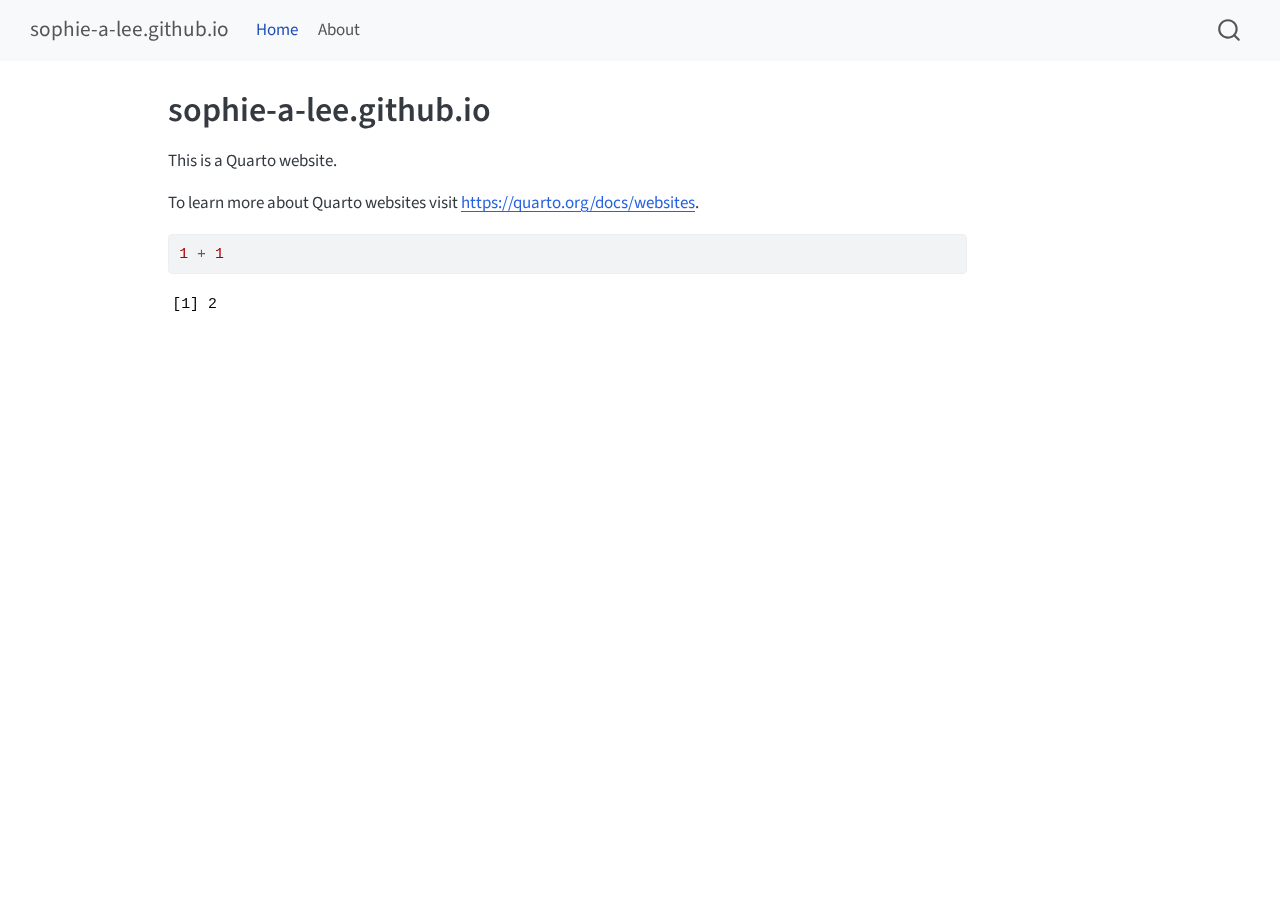
==== index.html @ 0e019d24 "Built site for gh-pages" ====
<!DOCTYPE html>
<html xmlns="http://www.w3.org/1999/xhtml" lang="en" xml:lang="en"><head>

<meta charset="utf-8">
<meta name="generator" content="quarto-1.5.56">

<meta name="viewport" content="width=device-width, initial-scale=1.0, user-scalable=yes">


<title>sophie-a-lee.github.io</title>
<style>
code{white-space: pre-wrap;}
span.smallcaps{font-variant: small-caps;}
div.columns{display: flex; gap: min(4vw, 1.5em);}
div.column{flex: auto; overflow-x: auto;}
div.hanging-indent{margin-left: 1.5em; text-indent: -1.5em;}
ul.task-list{list-style: none;}
ul.task-list li input[type="checkbox"] {
  width: 0.8em;
  margin: 0 0.8em 0.2em -1em; /* quarto-specific, see https://github.com/quarto-dev/quarto-cli/issues/4556 */ 
  vertical-align: middle;
}
/* CSS for syntax highlighting */
pre > code.sourceCode { white-space: pre; position: relative; }
pre > code.sourceCode > span { line-height: 1.25; }
pre > code.sourceCode > span:empty { height: 1.2em; }
.sourceCode { overflow: visible; }
code.sourceCode > span { color: inherit; text-decoration: inherit; }
div.sourceCode { margin: 1em 0; }
pre.sourceCode { margin: 0; }
@media screen {
div.sourceCode { overflow: auto; }
}
@media print {
pre > code.sourceCode { white-space: pre-wrap; }
pre > code.sourceCode > span { display: inline-block; text-indent: -5em; padding-left: 5em; }
}
pre.numberSource code
  { counter-reset: source-line 0; }
pre.numberSource code > span
  { position: relative; left: -4em; counter-increment: source-line; }
pre.numberSource code > span > a:first-child::before
  { content: counter(source-line);
    position: relative; left: -1em; text-align: right; vertical-align: baseline;
    border: none; display: inline-block;
    -webkit-touch-callout: none; -webkit-user-select: none;
    -khtml-user-select: none; -moz-user-select: none;
    -ms-user-select: none; user-select: none;
    padding: 0 4px; width: 4em;
  }
pre.numberSource { margin-left: 3em;  padding-left: 4px; }
div.sourceCode
  {   }
@media screen {
pre > code.sourceCode > span > a:first-child::before { text-decoration: underline; }
}
</style>


<script src="site_libs/quarto-nav/quarto-nav.js"></script>
<script src="site_libs/quarto-nav/headroom.min.js"></script>
<script src="site_libs/clipboard/clipboard.min.js"></script>
<script src="site_libs/quarto-search/autocomplete.umd.js"></script>
<script src="site_libs/quarto-search/fuse.min.js"></script>
<script src="site_libs/quarto-search/quarto-search.js"></script>
<meta name="quarto:offset" content="./">
<script src="site_libs/quarto-html/quarto.js"></script>
<script src="site_libs/quarto-html/popper.min.js"></script>
<script src="site_libs/quarto-html/tippy.umd.min.js"></script>
<script src="site_libs/quarto-html/anchor.min.js"></script>
<link href="site_libs/quarto-html/tippy.css" rel="stylesheet">
<link href="site_libs/quarto-html/quarto-syntax-highlighting.css" rel="stylesheet" id="quarto-text-highlighting-styles">
<script src="site_libs/bootstrap/bootstrap.min.js"></script>
<link href="site_libs/bootstrap/bootstrap-icons.css" rel="stylesheet">
<link href="site_libs/bootstrap/bootstrap.min.css" rel="stylesheet" id="quarto-bootstrap" data-mode="light">
<script id="quarto-search-options" type="application/json">{
  "location": "navbar",
  "copy-button": false,
  "collapse-after": 3,
  "panel-placement": "end",
  "type": "overlay",
  "limit": 50,
  "keyboard-shortcut": [
    "f",
    "/",
    "s"
  ],
  "show-item-context": false,
  "language": {
    "search-no-results-text": "No results",
    "search-matching-documents-text": "matching documents",
    "search-copy-link-title": "Copy link to search",
    "search-hide-matches-text": "Hide additional matches",
    "search-more-match-text": "more match in this document",
    "search-more-matches-text": "more matches in this document",
    "search-clear-button-title": "Clear",
    "search-text-placeholder": "",
    "search-detached-cancel-button-title": "Cancel",
    "search-submit-button-title": "Submit",
    "search-label": "Search"
  }
}</script>


<link rel="stylesheet" href="styles.css">
</head>

<body class="nav-fixed">

<div id="quarto-search-results"></div>
  <header id="quarto-header" class="headroom fixed-top">
    <nav class="navbar navbar-expand-lg " data-bs-theme="dark">
      <div class="navbar-container container-fluid">
      <div class="navbar-brand-container mx-auto">
    <a class="navbar-brand" href="./index.html">
    <span class="navbar-title">sophie-a-lee.github.io</span>
    </a>
  </div>
            <div id="quarto-search" class="" title="Search"></div>
          <button class="navbar-toggler" type="button" data-bs-toggle="collapse" data-bs-target="#navbarCollapse" aria-controls="navbarCollapse" role="menu" aria-expanded="false" aria-label="Toggle navigation" onclick="if (window.quartoToggleHeadroom) { window.quartoToggleHeadroom(); }">
  <span class="navbar-toggler-icon"></span>
</button>
          <div class="collapse navbar-collapse" id="navbarCollapse">
            <ul class="navbar-nav navbar-nav-scroll me-auto">
  <li class="nav-item">
    <a class="nav-link active" href="./index.html" aria-current="page"> 
<span class="menu-text">Home</span></a>
  </li>  
  <li class="nav-item">
    <a class="nav-link" href="./about.html"> 
<span class="menu-text">About</span></a>
  </li>  
</ul>
          </div> <!-- /navcollapse -->
            <div class="quarto-navbar-tools">
</div>
      </div> <!-- /container-fluid -->
    </nav>
</header>
<!-- content -->
<div id="quarto-content" class="quarto-container page-columns page-rows-contents page-layout-article page-navbar">
<!-- sidebar -->
<!-- margin-sidebar -->
    <div id="quarto-margin-sidebar" class="sidebar margin-sidebar zindex-bottom">
        
    </div>
<!-- main -->
<main class="content" id="quarto-document-content">

<header id="title-block-header" class="quarto-title-block default">
<div class="quarto-title">
<h1 class="title">sophie-a-lee.github.io</h1>
</div>



<div class="quarto-title-meta">

    
  
    
  </div>
  


</header>


<p>This is a Quarto website.</p>
<p>To learn more about Quarto websites visit <a href="https://quarto.org/docs/websites" class="uri">https://quarto.org/docs/websites</a>.</p>
<div class="cell">
<div class="sourceCode cell-code" id="cb1"><pre class="sourceCode r code-with-copy"><code class="sourceCode r"><span id="cb1-1"><a href="#cb1-1" aria-hidden="true" tabindex="-1"></a><span class="dv">1</span> <span class="sc">+</span> <span class="dv">1</span></span></code><button title="Copy to Clipboard" class="code-copy-button"><i class="bi"></i></button></pre></div>
<div class="cell-output cell-output-stdout">
<pre><code>[1] 2</code></pre>
</div>
</div>



</main> <!-- /main -->
<script id="quarto-html-after-body" type="application/javascript">
window.document.addEventListener("DOMContentLoaded", function (event) {
  const toggleBodyColorMode = (bsSheetEl) => {
    const mode = bsSheetEl.getAttribute("data-mode");
    const bodyEl = window.document.querySelector("body");
    if (mode === "dark") {
      bodyEl.classList.add("quarto-dark");
      bodyEl.classList.remove("quarto-light");
    } else {
      bodyEl.classList.add("quarto-light");
      bodyEl.classList.remove("quarto-dark");
    }
  }
  const toggleBodyColorPrimary = () => {
    const bsSheetEl = window.document.querySelector("link#quarto-bootstrap");
    if (bsSheetEl) {
      toggleBodyColorMode(bsSheetEl);
    }
  }
  toggleBodyColorPrimary();  
  const icon = "";
  const anchorJS = new window.AnchorJS();
  anchorJS.options = {
    placement: 'right',
    icon: icon
  };
  anchorJS.add('.anchored');
  const isCodeAnnotation = (el) => {
    for (const clz of el.classList) {
      if (clz.startsWith('code-annotation-')) {                     
        return true;
      }
    }
    return false;
  }
  const onCopySuccess = function(e) {
    // button target
    const button = e.trigger;
    // don't keep focus
    button.blur();
    // flash "checked"
    button.classList.add('code-copy-button-checked');
    var currentTitle = button.getAttribute("title");
    button.setAttribute("title", "Copied!");
    let tooltip;
    if (window.bootstrap) {
      button.setAttribute("data-bs-toggle", "tooltip");
      button.setAttribute("data-bs-placement", "left");
      button.setAttribute("data-bs-title", "Copied!");
      tooltip = new bootstrap.Tooltip(button, 
        { trigger: "manual", 
          customClass: "code-copy-button-tooltip",
          offset: [0, -8]});
      tooltip.show();    
    }
    setTimeout(function() {
      if (tooltip) {
        tooltip.hide();
        button.removeAttribute("data-bs-title");
        button.removeAttribute("data-bs-toggle");
        button.removeAttribute("data-bs-placement");
      }
      button.setAttribute("title", currentTitle);
      button.classList.remove('code-copy-button-checked');
    }, 1000);
    // clear code selection
    e.clearSelection();
  }
  const getTextToCopy = function(trigger) {
      const codeEl = trigger.previousElementSibling.cloneNode(true);
      for (const childEl of codeEl.children) {
        if (isCodeAnnotation(childEl)) {
          childEl.remove();
        }
      }
      return codeEl.innerText;
  }
  const clipboard = new window.ClipboardJS('.code-copy-button:not([data-in-quarto-modal])', {
    text: getTextToCopy
  });
  clipboard.on('success', onCopySuccess);
  if (window.document.getElementById('quarto-embedded-source-code-modal')) {
    // For code content inside modals, clipBoardJS needs to be initialized with a container option
    // TODO: Check when it could be a function (https://github.com/zenorocha/clipboard.js/issues/860)
    const clipboardModal = new window.ClipboardJS('.code-copy-button[data-in-quarto-modal]', {
      text: getTextToCopy,
      container: window.document.getElementById('quarto-embedded-source-code-modal')
    });
    clipboardModal.on('success', onCopySuccess);
  }
    var localhostRegex = new RegExp(/^(?:http|https):\/\/localhost\:?[0-9]*\//);
    var mailtoRegex = new RegExp(/^mailto:/);
      var filterRegex = new RegExp("https:\/\/sophie-a-lee\.github\.io\/");
    var isInternal = (href) => {
        return filterRegex.test(href) || localhostRegex.test(href) || mailtoRegex.test(href);
    }
    // Inspect non-navigation links and adorn them if external
 	var links = window.document.querySelectorAll('a[href]:not(.nav-link):not(.navbar-brand):not(.toc-action):not(.sidebar-link):not(.sidebar-item-toggle):not(.pagination-link):not(.no-external):not([aria-hidden]):not(.dropdown-item):not(.quarto-navigation-tool):not(.about-link)');
    for (var i=0; i<links.length; i++) {
      const link = links[i];
      if (!isInternal(link.href)) {
        // undo the damage that might have been done by quarto-nav.js in the case of
        // links that we want to consider external
        if (link.dataset.originalHref !== undefined) {
          link.href = link.dataset.originalHref;
        }
      }
    }
  function tippyHover(el, contentFn, onTriggerFn, onUntriggerFn) {
    const config = {
      allowHTML: true,
      maxWidth: 500,
      delay: 100,
      arrow: false,
      appendTo: function(el) {
          return el.parentElement;
      },
      interactive: true,
      interactiveBorder: 10,
      theme: 'quarto',
      placement: 'bottom-start',
    };
    if (contentFn) {
      config.content = contentFn;
    }
    if (onTriggerFn) {
      config.onTrigger = onTriggerFn;
    }
    if (onUntriggerFn) {
      config.onUntrigger = onUntriggerFn;
    }
    window.tippy(el, config); 
  }
  const noterefs = window.document.querySelectorAll('a[role="doc-noteref"]');
  for (var i=0; i<noterefs.length; i++) {
    const ref = noterefs[i];
    tippyHover(ref, function() {
      // use id or data attribute instead here
      let href = ref.getAttribute('data-footnote-href') || ref.getAttribute('href');
      try { href = new URL(href).hash; } catch {}
      const id = href.replace(/^#\/?/, "");
      const note = window.document.getElementById(id);
      if (note) {
        return note.innerHTML;
      } else {
        return "";
      }
    });
  }
  const xrefs = window.document.querySelectorAll('a.quarto-xref');
  const processXRef = (id, note) => {
    // Strip column container classes
    const stripColumnClz = (el) => {
      el.classList.remove("page-full", "page-columns");
      if (el.children) {
        for (const child of el.children) {
          stripColumnClz(child);
        }
      }
    }
    stripColumnClz(note)
    if (id === null || id.startsWith('sec-')) {
      // Special case sections, only their first couple elements
      const container = document.createElement("div");
      if (note.children && note.children.length > 2) {
        container.appendChild(note.children[0].cloneNode(true));
        for (let i = 1; i < note.children.length; i++) {
          const child = note.children[i];
          if (child.tagName === "P" && child.innerText === "") {
            continue;
          } else {
            container.appendChild(child.cloneNode(true));
            break;
          }
        }
        if (window.Quarto?.typesetMath) {
          window.Quarto.typesetMath(container);
        }
        return container.innerHTML
      } else {
        if (window.Quarto?.typesetMath) {
          window.Quarto.typesetMath(note);
        }
        return note.innerHTML;
      }
    } else {
      // Remove any anchor links if they are present
      const anchorLink = note.querySelector('a.anchorjs-link');
      if (anchorLink) {
        anchorLink.remove();
      }
      if (window.Quarto?.typesetMath) {
        window.Quarto.typesetMath(note);
      }
      // TODO in 1.5, we should make sure this works without a callout special case
      if (note.classList.contains("callout")) {
        return note.outerHTML;
      } else {
        return note.innerHTML;
      }
    }
  }
  for (var i=0; i<xrefs.length; i++) {
    const xref = xrefs[i];
    tippyHover(xref, undefined, function(instance) {
      instance.disable();
      let url = xref.getAttribute('href');
      let hash = undefined; 
      if (url.startsWith('#')) {
        hash = url;
      } else {
        try { hash = new URL(url).hash; } catch {}
      }
      if (hash) {
        const id = hash.replace(/^#\/?/, "");
        const note = window.document.getElementById(id);
        if (note !== null) {
          try {
            const html = processXRef(id, note.cloneNode(true));
            instance.setContent(html);
          } finally {
            instance.enable();
            instance.show();
          }
        } else {
          // See if we can fetch this
          fetch(url.split('#')[0])
          .then(res => res.text())
          .then(html => {
            const parser = new DOMParser();
            const htmlDoc = parser.parseFromString(html, "text/html");
            const note = htmlDoc.getElementById(id);
            if (note !== null) {
              const html = processXRef(id, note);
              instance.setContent(html);
            } 
          }).finally(() => {
            instance.enable();
            instance.show();
          });
        }
      } else {
        // See if we can fetch a full url (with no hash to target)
        // This is a special case and we should probably do some content thinning / targeting
        fetch(url)
        .then(res => res.text())
        .then(html => {
          const parser = new DOMParser();
          const htmlDoc = parser.parseFromString(html, "text/html");
          const note = htmlDoc.querySelector('main.content');
          if (note !== null) {
            // This should only happen for chapter cross references
            // (since there is no id in the URL)
            // remove the first header
            if (note.children.length > 0 && note.children[0].tagName === "HEADER") {
              note.children[0].remove();
            }
            const html = processXRef(null, note);
            instance.setContent(html);
          } 
        }).finally(() => {
          instance.enable();
          instance.show();
        });
      }
    }, function(instance) {
    });
  }
      let selectedAnnoteEl;
      const selectorForAnnotation = ( cell, annotation) => {
        let cellAttr = 'data-code-cell="' + cell + '"';
        let lineAttr = 'data-code-annotation="' +  annotation + '"';
        const selector = 'span[' + cellAttr + '][' + lineAttr + ']';
        return selector;
      }
      const selectCodeLines = (annoteEl) => {
        const doc = window.document;
        const targetCell = annoteEl.getAttribute("data-target-cell");
        const targetAnnotation = annoteEl.getAttribute("data-target-annotation");
        const annoteSpan = window.document.querySelector(selectorForAnnotation(targetCell, targetAnnotation));
        const lines = annoteSpan.getAttribute("data-code-lines").split(",");
        const lineIds = lines.map((line) => {
          return targetCell + "-" + line;
        })
        let top = null;
        let height = null;
        let parent = null;
        if (lineIds.length > 0) {
            //compute the position of the single el (top and bottom and make a div)
            const el = window.document.getElementById(lineIds[0]);
            top = el.offsetTop;
            height = el.offsetHeight;
            parent = el.parentElement.parentElement;
          if (lineIds.length > 1) {
            const lastEl = window.document.getElementById(lineIds[lineIds.length - 1]);
            const bottom = lastEl.offsetTop + lastEl.offsetHeight;
            height = bottom - top;
          }
          if (top !== null && height !== null && parent !== null) {
            // cook up a div (if necessary) and position it 
            let div = window.document.getElementById("code-annotation-line-highlight");
            if (div === null) {
              div = window.document.createElement("div");
              div.setAttribute("id", "code-annotation-line-highlight");
              div.style.position = 'absolute';
              parent.appendChild(div);
            }
            div.style.top = top - 2 + "px";
            div.style.height = height + 4 + "px";
            div.style.left = 0;
            let gutterDiv = window.document.getElementById("code-annotation-line-highlight-gutter");
            if (gutterDiv === null) {
              gutterDiv = window.document.createElement("div");
              gutterDiv.setAttribute("id", "code-annotation-line-highlight-gutter");
              gutterDiv.style.position = 'absolute';
              const codeCell = window.document.getElementById(targetCell);
              const gutter = codeCell.querySelector('.code-annotation-gutter');
              gutter.appendChild(gutterDiv);
            }
            gutterDiv.style.top = top - 2 + "px";
            gutterDiv.style.height = height + 4 + "px";
          }
          selectedAnnoteEl = annoteEl;
        }
      };
      const unselectCodeLines = () => {
        const elementsIds = ["code-annotation-line-highlight", "code-annotation-line-highlight-gutter"];
        elementsIds.forEach((elId) => {
          const div = window.document.getElementById(elId);
          if (div) {
            div.remove();
          }
        });
        selectedAnnoteEl = undefined;
      };
        // Handle positioning of the toggle
    window.addEventListener(
      "resize",
      throttle(() => {
        elRect = undefined;
        if (selectedAnnoteEl) {
          selectCodeLines(selectedAnnoteEl);
        }
      }, 10)
    );
    function throttle(fn, ms) {
    let throttle = false;
    let timer;
      return (...args) => {
        if(!throttle) { // first call gets through
            fn.apply(this, args);
            throttle = true;
        } else { // all the others get throttled
            if(timer) clearTimeout(timer); // cancel #2
            timer = setTimeout(() => {
              fn.apply(this, args);
              timer = throttle = false;
            }, ms);
        }
      };
    }
      // Attach click handler to the DT
      const annoteDls = window.document.querySelectorAll('dt[data-target-cell]');
      for (const annoteDlNode of annoteDls) {
        annoteDlNode.addEventListener('click', (event) => {
          const clickedEl = event.target;
          if (clickedEl !== selectedAnnoteEl) {
            unselectCodeLines();
            const activeEl = window.document.querySelector('dt[data-target-cell].code-annotation-active');
            if (activeEl) {
              activeEl.classList.remove('code-annotation-active');
            }
            selectCodeLines(clickedEl);
            clickedEl.classList.add('code-annotation-active');
          } else {
            // Unselect the line
            unselectCodeLines();
            clickedEl.classList.remove('code-annotation-active');
          }
        });
      }
  const findCites = (el) => {
    const parentEl = el.parentElement;
    if (parentEl) {
      const cites = parentEl.dataset.cites;
      if (cites) {
        return {
          el,
          cites: cites.split(' ')
        };
      } else {
        return findCites(el.parentElement)
      }
    } else {
      return undefined;
    }
  };
  var bibliorefs = window.document.querySelectorAll('a[role="doc-biblioref"]');
  for (var i=0; i<bibliorefs.length; i++) {
    const ref = bibliorefs[i];
    const citeInfo = findCites(ref);
    if (citeInfo) {
      tippyHover(citeInfo.el, function() {
        var popup = window.document.createElement('div');
        citeInfo.cites.forEach(function(cite) {
          var citeDiv = window.document.createElement('div');
          citeDiv.classList.add('hanging-indent');
          citeDiv.classList.add('csl-entry');
          var biblioDiv = window.document.getElementById('ref-' + cite);
          if (biblioDiv) {
            citeDiv.innerHTML = biblioDiv.innerHTML;
          }
          popup.appendChild(citeDiv);
        });
        return popup.innerHTML;
      });
    }
  }
});
</script>
</div> <!-- /content -->




</body></html>
---- site_libs/quarto-html/tippy.css ----
.tippy-box[data-animation=fade][data-state=hidden]{opacity:0}[data-tippy-root]{max-width:calc(100vw - 10px)}.tippy-box{position:relative;background-color:#333;color:#fff;border-radius:4px;font-size:14px;line-height:1.4;white-space:normal;outline:0;transition-property:transform,visibility,opacity}.tippy-box[data-placement^=top]>.tippy-arrow{bottom:0}.tippy-box[data-placement^=top]>.tippy-arrow:before{bottom:-7px;left:0;border-width:8px 8px 0;border-top-color:initial;transform-origin:center top}.tippy-box[data-placement^=bottom]>.tippy-arrow{top:0}.tippy-box[data-placement^=bottom]>.tippy-arrow:before{top:-7px;left:0;border-width:0 8px 8px;border-bottom-color:initial;transform-origin:center bottom}.tippy-box[data-placement^=left]>.tippy-arrow{right:0}.tippy-box[data-placement^=left]>.tippy-arrow:before{border-width:8px 0 8px 8px;border-left-color:initial;right:-7px;transform-origin:center left}.tippy-box[data-placement^=right]>.tippy-arrow{left:0}.tippy-box[data-placement^=right]>.tippy-arrow:before{left:-7px;border-width:8px 8px 8px 0;border-right-color:initial;transform-origin:center right}.tippy-box[data-inertia][data-state=visible]{transition-timing-function:cubic-bezier(.54,1.5,.38,1.11)}.tippy-arrow{width:16px;height:16px;color:#333}.tippy-arrow:before{content:"";position:absolute;border-color:transparent;border-style:solid}.tippy-content{position:relative;padding:5px 9px;z-index:1}
---- site_libs/quarto-html/quarto-syntax-highlighting.css ----
/* quarto syntax highlight colors */
:root {
  --quarto-hl-ot-color: #003B4F;
  --quarto-hl-at-color: #657422;
  --quarto-hl-ss-color: #20794D;
  --quarto-hl-an-color: #5E5E5E;
  --quarto-hl-fu-color: #4758AB;
  --quarto-hl-st-color: #20794D;
  --quarto-hl-cf-color: #003B4F;
  --quarto-hl-op-color: #5E5E5E;
  --quarto-hl-er-color: #AD0000;
  --quarto-hl-bn-color: #AD0000;
  --quarto-hl-al-color: #AD0000;
  --quarto-hl-va-color: #111111;
  --quarto-hl-bu-color: inherit;
  --quarto-hl-ex-color: inherit;
  --quarto-hl-pp-color: #AD0000;
  --quarto-hl-in-color: #5E5E5E;
  --quarto-hl-vs-color: #20794D;
  --quarto-hl-wa-color: #5E5E5E;
  --quarto-hl-do-color: #5E5E5E;
  --quarto-hl-im-color: #00769E;
  --quarto-hl-ch-color: #20794D;
  --quarto-hl-dt-color: #AD0000;
  --quarto-hl-fl-color: #AD0000;
  --quarto-hl-co-color: #5E5E5E;
  --quarto-hl-cv-color: #5E5E5E;
  --quarto-hl-cn-color: #8f5902;
  --quarto-hl-sc-color: #5E5E5E;
  --quarto-hl-dv-color: #AD0000;
  --quarto-hl-kw-color: #003B4F;
}

/* other quarto variables */
:root {
  --quarto-font-monospace: SFMono-Regular, Menlo, Monaco, Consolas, "Liberation Mono", "Courier New", monospace;
}

pre > code.sourceCode > span {
  color: #003B4F;
}

code span {
  color: #003B4F;
}

code.sourceCode > span {
  color: #003B4F;
}

div.sourceCode,
div.sourceCode pre.sourceCode {
  color: #003B4F;
}

code span.ot {
  color: #003B4F;
  font-style: inherit;
}

code span.at {
  color: #657422;
  font-style: inherit;
}

code span.ss {
  color: #20794D;
  font-style: inherit;
}

code span.an {
  color: #5E5E5E;
  font-style: inherit;
}

code span.fu {
  color: #4758AB;
  font-style: inherit;
}

code span.st {
  color: #20794D;
  font-style: inherit;
}

code span.cf {
  color: #003B4F;
  font-weight: bold;
  font-style: inherit;
}

code span.op {
  color: #5E5E5E;
  font-style: inherit;
}

code span.er {
  color: #AD0000;
  font-style: inherit;
}

code span.bn {
  color: #AD0000;
  font-style: inherit;
}

code span.al {
  color: #AD0000;
  font-style: inherit;
}

code span.va {
  color: #111111;
  font-style: inherit;
}

code span.bu {
  font-style: inherit;
}

code span.ex {
  font-style: inherit;
}

code span.pp {
  color: #AD0000;
  font-style: inherit;
}

code span.in {
  color: #5E5E5E;
  font-style: inherit;
}

code span.vs {
  color: #20794D;
  font-style: inherit;
}

code span.wa {
  color: #5E5E5E;
  font-style: italic;
}

code span.do {
  color: #5E5E5E;
  font-style: italic;
}

code span.im {
  color: #00769E;
  font-style: inherit;
}

code span.ch {
  color: #20794D;
  font-style: inherit;
}

code span.dt {
  color: #AD0000;
  font-style: inherit;
}

code span.fl {
  color: #AD0000;
  font-style: inherit;
}

code span.co {
  color: #5E5E5E;
  font-style: inherit;
}

code span.cv {
  color: #5E5E5E;
  font-style: italic;
}

code span.cn {
  color: #8f5902;
  font-style: inherit;
}

code span.sc {
  color: #5E5E5E;
  font-style: inherit;
}

code span.dv {
  color: #AD0000;
  font-style: inherit;
}

code span.kw {
  color: #003B4F;
  font-weight: bold;
  font-style: inherit;
}

.prevent-inlining {
  content: "</";
}

/*# sourceMappingURL=debc5d5d77c3f9108843748ff7464032.css.map */
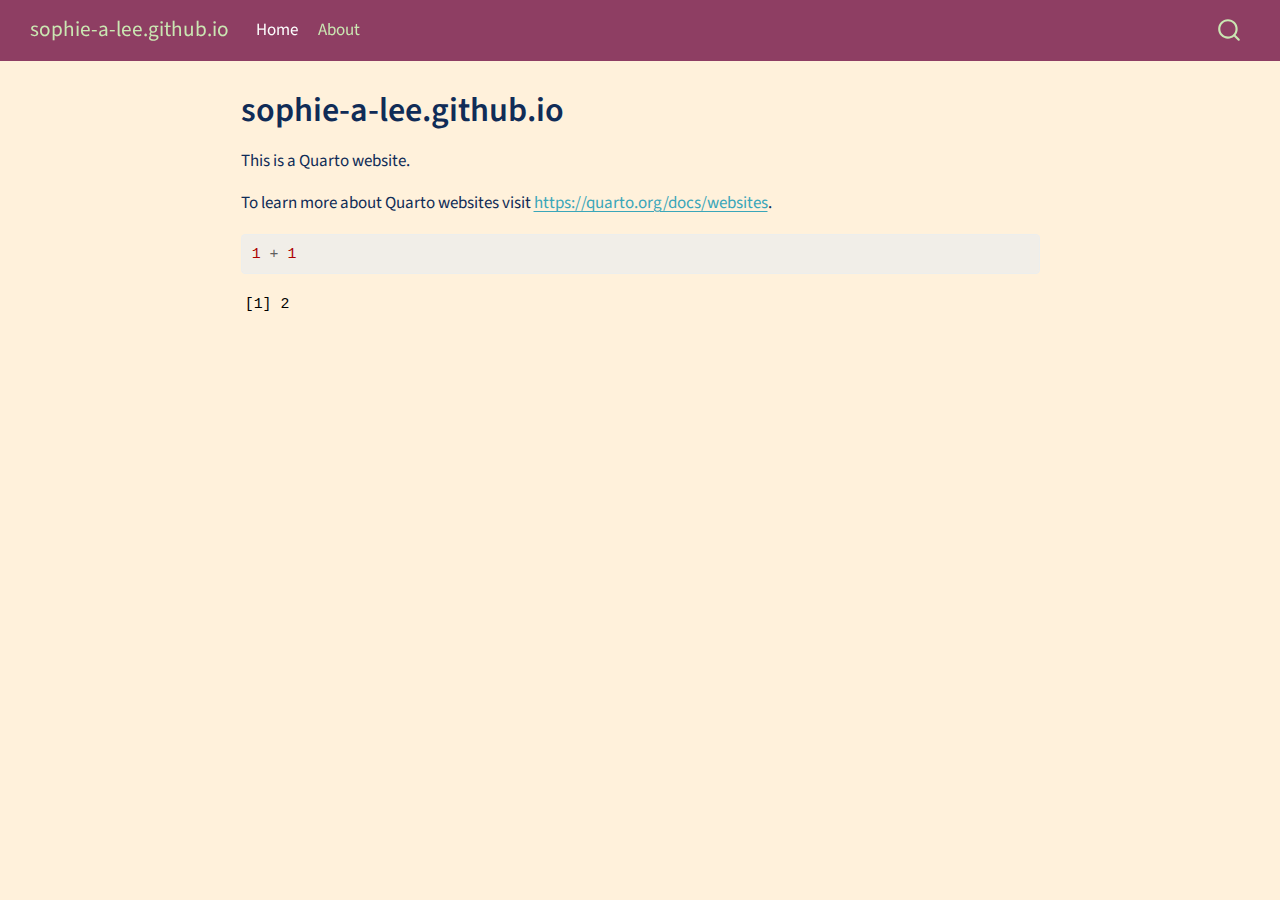
==== commit 2a2b7389: "Built site for gh-pages" ====
--- a/index.html
+++ b/index.html
@@ -102,10 +102,9 @@
 }</script>
 
 
-<link rel="stylesheet" href="styles.css">
 </head>
 
-<body class="nav-fixed">
+<body class="nav-fixed fullcontent">
 
 <div id="quarto-search-results"></div>
   <header id="quarto-header" class="headroom fixed-top">
@@ -141,9 +140,7 @@
 <div id="quarto-content" class="quarto-container page-columns page-rows-contents page-layout-article page-navbar">
 <!-- sidebar -->
 <!-- margin-sidebar -->
-    <div id="quarto-margin-sidebar" class="sidebar margin-sidebar zindex-bottom">
-        
-    </div>
+    
 <!-- main -->
 <main class="content" id="quarto-document-content">
 
